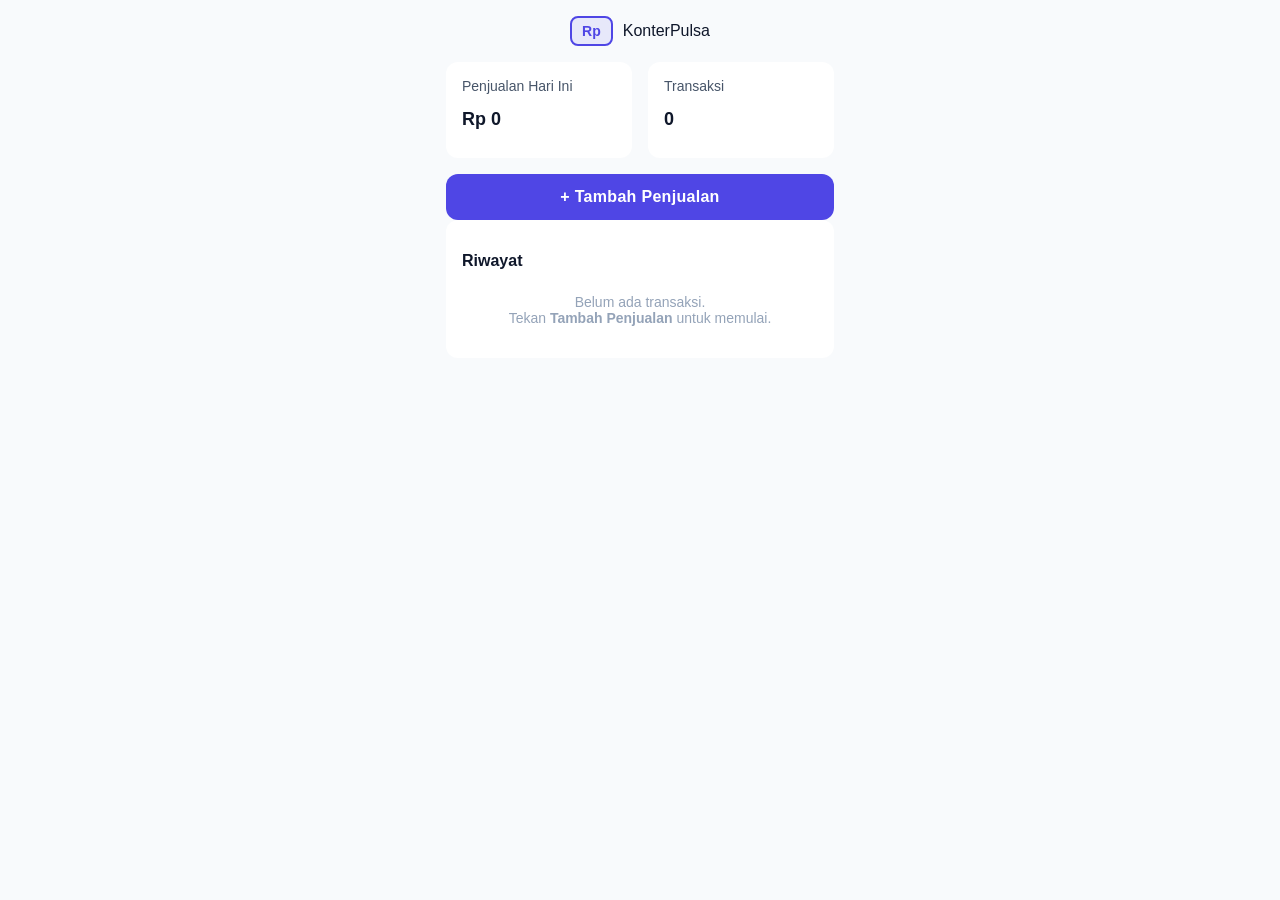
==== index.html @ 0011bdec "Add files via upload" ====
<!DOCTYPE html>
<html lang="id">
  <head>
    <meta charset="UTF-8" />
    <title>Konter Pulsa</title>
    <meta name="viewport" content="width=device-width, initial-scale=1.0" />
    <link rel="stylesheet" href="style.css" />
  </head>
  <body>
    <div class="app">
      <!-- HEADER -->
      <header class="header">
        <div class="logo">
          <span class="logo-badge">Rp</span>
          <span class="logo-text">KonterPulsa</span>
        </div>
      </header>

      <!-- DASHBOARD -->
      <section class="dashboard">
        <div class="summary">
          <div class="card">
            <p>Penjualan Hari Ini</p>
            <h2 id="total">Rp 0</h2>
          </div>
          <div class="card">
            <p>Transaksi</p>
            <h2 id="count">0</h2>
          </div>
        </div>

        <button class="btn-primary" id="openForm">+ Tambah Penjualan</button>

        <div class="card">
          <h3>Riwayat</h3>
          <p class="empty-state" id="emptyHistory">
            Belum ada transaksi.<br />
            Tekan <strong>Tambah Penjualan</strong> untuk memulai.
          </p>
          <ul id="history"></ul>
        </div>
      </section>

      <!-- FORM TAMBAH PENJUALAN -->
      <section class="form hidden" id="formSection">
        <h2>Tambah Penjualan</h2>

        <label>Nominal</label>
        <input
          type="text"
          id="nominal"
          placeholder="Rp 0"
          inputmode="numeric"
        />
        <small id="nominalPreview"></small>

        <label>Provider</label>
        <select id="provider">
          <option>Telkomsel</option>
          <option>XL</option>
          <option>Axis</option>
          <option>Indosat</option>
        </select>

        <div class="form-actions">
          <button class="btn-secondary" id="cancelBtn">Batal</button>
          <button class="btn-primary" id="saveBtn">Simpan</button>
        </div>
      </section>
    </div>

    <script src="script.js"></script>
  </body>
</html>
---- style.css ----
:root {
  --primary: #4f46e5;
  --bg: #f8fafc;
  --card: #ffffff;
  --text: #0f172a;

  --radius: 12px;
  --space: 16px;
}

/* RESET */
* {
  box-sizing: border-box;
  font-family: Arial, sans-serif;
}

body {
  margin: 0;
  background: var(--bg);
  color: var(--text);
}

.app {
  max-width: 420px;
  margin: auto;
  padding: var(--space);
}

/* TYPOGRAPHY */
h1 {
  font-size: 22px;
  font-weight: 700;
  margin: 0;
}

h2 {
  font-size: 18px;
  font-weight: 600;
  margin-bottom: 12px;
}

h3 {
  font-size: 16px;
  font-weight: 600;
  margin-bottom: 8px;
}

p {
  margin: 0;
  font-size: 14px;
  color: #475569;
}

label {
  font-size: 14px;
  font-weight: 500;
  display: block;
  margin-bottom: 6px;
}

small {
  font-size: 12px;
  color: #64748b;
  display: block;
  margin-bottom: var(--space);
}

/* HEADER */
.header {
  text-align: center;
  margin-bottom: var(--space);
}

.logo-badge {
  color: var(--primary);
  font-weight: 700;
  font-size: 14px;

  padding: 6px 10px;
  border: 2px solid var(--primary);
  border-radius: 8px;

  background-color: color-mix(in srgb, var(--primary) 10%, transparent);

  line-height: 1;
}

.logo {
  display: flex;
  align-items: center;
  justify-content: center;
  gap: 10px;
}

/* DASHBOARD */
.summary {
  display: flex;
  gap: var(--space);
}

.card {
  background: var(--card);
  padding: var(--space);
  border-radius: var(--radius);
  margin-bottom: var(--space);
  flex: 1;
}

.empty-state {
  font-size: 14px;
  color: #94a3b8;
  text-align: center;
  padding: 16px 0;
}

/* BUTTON */
.btn-primary {
  width: 100%;
  padding: 14px;
  background: var(--primary);
  color: white;
  border: none;
  border-radius: var(--radius);
  font-size: 16px;
  font-weight: 600;
  letter-spacing: 0.3px;
  cursor: pointer;
}

.btn-secondary {
  width: 100%;
  padding: 14px;
  background: transparent;
  color: #475569;
  border: 1px solid #cbd5e1;
  border-radius: var(--radius);
  font-size: 14px;
  font-weight: 500;
  cursor: pointer;
}

/* FORM */
input,
select {
  width: 100%;
  padding: 12px;
  margin-bottom: var(--space);
  border-radius: var(--radius);
  border: 1px solid #cbd5e1;
  font-size: 15px;
}

input::placeholder {
  color: #94a3b8;
}

/* FORM ACTIONS */
.form-actions {
  display: flex;
  gap: 12px;
  margin-top: var(--space);
}

.form-actions button {
  flex: 1;
}

/* UTIL */
.hidden {
  display: none;
}

ul {
  padding-left: 16px;
  margin: 0;
}
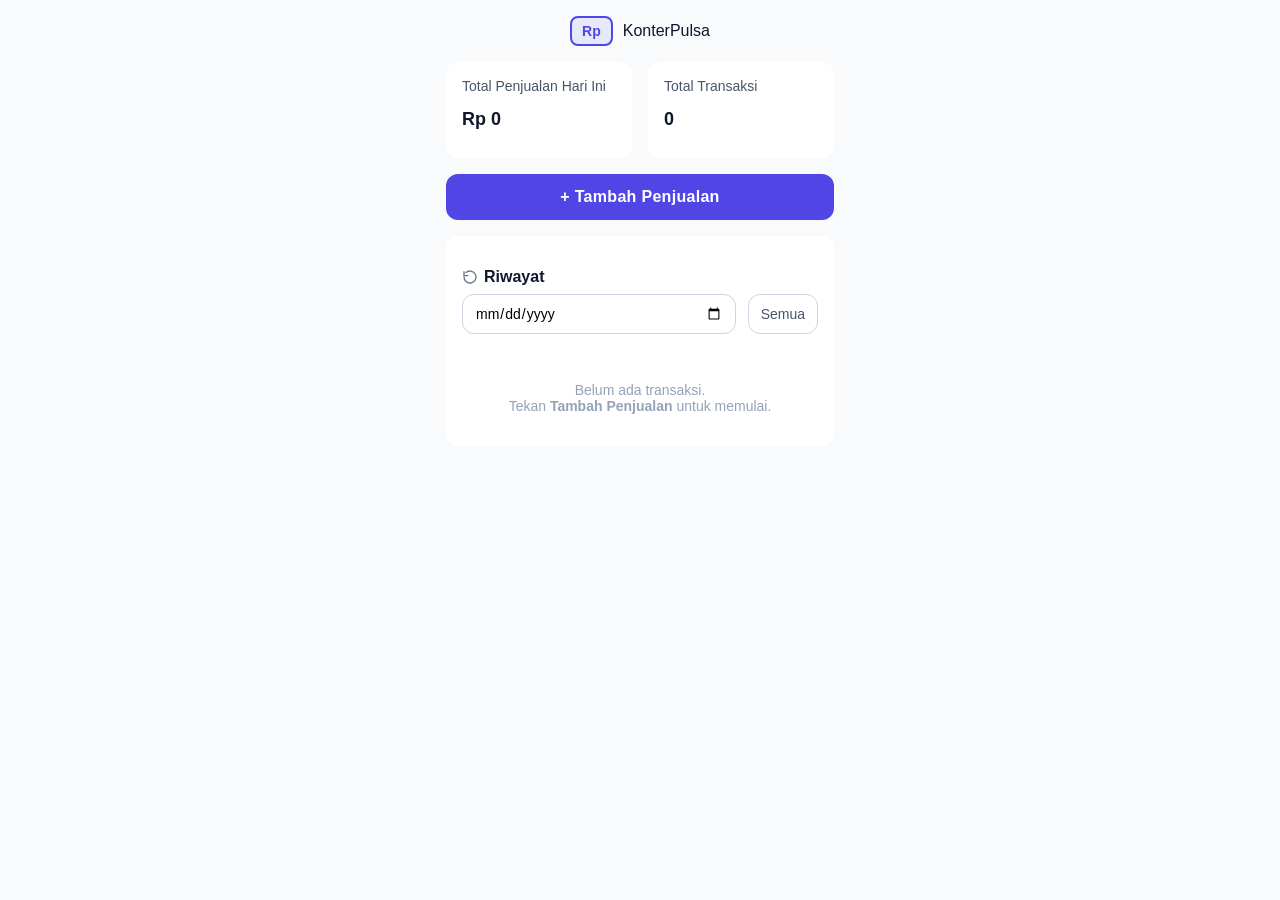
==== commit 4fe8a994: "Fitur: Filter harian dan implementasi UI maupun UX" ====
--- a/index.html
+++ b/index.html
@@ -15,24 +15,42 @@
           <span class="logo-text">KonterPulsa</span>
         </div>
       </header>
-
       <!-- DASHBOARD -->
       <section class="dashboard">
         <div class="summary">
           <div class="card">
-            <p>Penjualan Hari Ini</p>
+            <p>Total Penjualan Hari Ini</p>
             <h2 id="total">Rp 0</h2>
           </div>
           <div class="card">
-            <p>Transaksi</p>
+            <p>Total Transaksi</p>
             <h2 id="count">0</h2>
           </div>
         </div>
-
         <button class="btn-primary" id="openForm">+ Tambah Penjualan</button>
-
         <div class="card">
-          <h3>Riwayat</h3>
+          <h3 class="history-title">
+            <span class="history-icon">
+              <svg
+                viewBox="0 0 24 24"
+                width="16"
+                height="16"
+                fill="none"
+                stroke="currentColor"
+                stroke-width="2"
+                stroke-linecap="round"
+                stroke-linejoin="round"
+              >
+                <path d="M3 12a9 9 0 1 0 3-6.7"></path>
+                <polyline points="3 4 3 10 9 10"></polyline>
+              </svg>
+            </span>
+            Riwayat
+          </h3>
+          <div class="history-filter">
+            <input type="date" id="filterDate" />
+            <button class="btn-secondary" id="resetFilter">Semua</button>
+          </div>
           <p class="empty-state" id="emptyHistory">
             Belum ada transaksi.<br />
             Tekan <strong>Tambah Penjualan</strong> untuk memulai.
@@ -40,11 +58,9 @@
           <ul id="history"></ul>
         </div>
       </section>
-
       <!-- FORM TAMBAH PENJUALAN -->
       <section class="form hidden" id="formSection">
         <h2>Tambah Penjualan</h2>
-
         <label>Nominal</label>
         <input
           type="text"
@@ -52,23 +68,19 @@
           placeholder="Rp 0"
           inputmode="numeric"
         />
-        <small id="nominalPreview"></small>
-
-        <label>Provider</label>
+        <small id="nominalPreview"></small> <label>Provider</label>
         <select id="provider">
           <option>Telkomsel</option>
           <option>XL</option>
           <option>Axis</option>
           <option>Indosat</option>
         </select>
-
         <div class="form-actions">
           <button class="btn-secondary" id="cancelBtn">Batal</button>
           <button class="btn-primary" id="saveBtn">Simpan</button>
         </div>
       </section>
     </div>
-
     <script src="script.js"></script>
   </body>
 </html>
--- a/style.css
+++ b/style.css
@@ -1,3 +1,6 @@
+/* ========================= */
+/* ROOT VARIABLES */
+/* ========================= */
 :root {
   --primary: #4f46e5;
   --bg: #f8fafc;
@@ -8,7 +11,9 @@
   --space: 16px;
 }
 
-/* RESET */
+/* ========================= */
+/* RESET & BASE */
+/* ========================= */
 * {
   box-sizing: border-box;
   font-family: Arial, sans-serif;
@@ -20,13 +25,18 @@
   color: var(--text);
 }
 
+/* ========================= */
+/* LAYOUT */
+/* ========================= */
 .app {
   max-width: 420px;
   margin: auto;
   padding: var(--space);
 }
 
+/* ========================= */
 /* TYPOGRAPHY */
+/* ========================= */
 h1 {
   font-size: 22px;
   font-weight: 700;
@@ -52,109 +62,125 @@
 }
 
 label {
-  font-size: 14px;
-  font-weight: 500;
   display: block;
   margin-bottom: 6px;
+  font-size: 14px;
+  font-weight: 500;
 }
 
 small {
+  display: block;
+  margin-bottom: var(--space);
   font-size: 12px;
   color: #64748b;
-  display: block;
-  margin-bottom: var(--space);
-}
-
+}
+
+/* ========================= */
 /* HEADER */
+/* ========================= */
 .header {
   text-align: center;
   margin-bottom: var(--space);
 }
 
+.logo {
+  display: flex;
+  align-items: center;
+  justify-content: center;
+  gap: 10px;
+}
+
 .logo-badge {
+  padding: 6px 10px;
+  font-size: 14px;
+  font-weight: 700;
+  line-height: 1;
+
   color: var(--primary);
-  font-weight: 700;
-  font-size: 14px;
-
-  padding: 6px 10px;
   border: 2px solid var(--primary);
   border-radius: 8px;
-
-  background-color: color-mix(in srgb, var(--primary) 10%, transparent);
-
-  line-height: 1;
-}
-
-.logo {
-  display: flex;
-  align-items: center;
-  justify-content: center;
-  gap: 10px;
-}
-
-/* DASHBOARD */
+  background: color-mix(in srgb, var(--primary) 10%, transparent);
+}
+
+/* ========================= */
+/* DASHBOARD / CARD */
+/* ========================= */
 .summary {
   display: flex;
   gap: var(--space);
 }
 
 .card {
+  flex: 1;
+  margin-bottom: var(--space);
+  padding: var(--space);
+
   background: var(--card);
-  padding: var(--space);
-  border-radius: var(--radius);
-  margin-bottom: var(--space);
-  flex: 1;
+  border-radius: var(--radius);
 }
 
 .empty-state {
+  padding: 16px 0;
+  text-align: center;
   font-size: 14px;
   color: #94a3b8;
-  text-align: center;
-  padding: 16px 0;
-}
-
-/* BUTTON */
-.btn-primary {
-  width: 100%;
-  padding: 14px;
-  background: var(--primary);
-  color: white;
-  border: none;
-  border-radius: var(--radius);
-  font-size: 16px;
-  font-weight: 600;
-  letter-spacing: 0.3px;
+}
+
+/* ========================= */
+/* BUTTONS */
+/* ========================= */
+button {
   cursor: pointer;
 }
 
+.btn-primary,
 .btn-secondary {
   width: 100%;
   padding: 14px;
+  border-radius: var(--radius);
+}
+
+.btn-primary {
+  background: var(--primary);
+  border: none;
+  color: #fff;
+
+  font-size: 16px;
+  font-weight: 600;
+  letter-spacing: 0.3px;
+}
+
+.btn-secondary {
   background: transparent;
+  border: 1px solid #cbd5e1;
   color: #475569;
-  border: 1px solid #cbd5e1;
-  border-radius: var(--radius);
+
   font-size: 14px;
   font-weight: 500;
-  cursor: pointer;
-}
-
+}
+
+#openForm {
+  margin-bottom: var(--space);
+}
+
+/* ========================= */
 /* FORM */
+/* ========================= */
 input,
 select {
   width: 100%;
   padding: 12px;
   margin-bottom: var(--space);
-  border-radius: var(--radius);
+
+  font-size: 15px;
   border: 1px solid #cbd5e1;
-  font-size: 15px;
+  border-radius: var(--radius);
 }
 
 input::placeholder {
   color: #94a3b8;
 }
 
-/* FORM ACTIONS */
 .form-actions {
   display: flex;
   gap: 12px;
@@ -165,12 +191,102 @@
   flex: 1;
 }
 
-/* UTIL */
+/* ========================= */
+/* HISTORY FILTER */
+/* ========================= */
+.history-filter {
+  display: flex;
+  gap: 12px;
+  margin-bottom: var(--space);
+}
+
+.history-filter input,
+.history-filter button {
+  height: 40px;
+  padding: 0 12px;
+  font-size: 14px;
+}
+
+.history-filter button {
+  width: auto;
+  white-space: nowrap;
+}
+
+/* ========================= */
+/* TRANSACTION LIST */
+/* ========================= */
+.history-title {
+  display: flex;
+  align-items: center;
+  gap: 6px;
+}
+
+.history-icon {
+  display: flex;
+  color: #64748b;
+}
+
+#history {
+  list-style: none;
+  padding: 0;
+  margin: 0;
+}
+
+#history li {
+  display: flex;
+  flex-direction: column;
+  gap: 4px;
+
+  padding: 14px;
+  margin-bottom: 12px;
+
+  background: var(--card);
+  border: 1px solid #e2e8f0;
+  border-radius: var(--radius);
+}
+
+/* ========================= */
+/* TRANSACTION ITEM */
+/* ========================= */
+.transaction-provider {
+  display: flex;
+  align-items: center;
+  gap: 6px;
+
+  font-size: 14px;
+  font-weight: 600;
+  color: #334155;
+}
+
+.provider-icon {
+  display: flex;
+  align-items: center;
+  color: #64748b;
+}
+
+.transaction-amount {
+  font-size: 20px;
+  font-weight: 700;
+  line-height: 1.2;
+  color: var(--primary);
+}
+
+.transaction-date {
+  display: flex;
+  align-items: center;
+  gap: 4px;
+
+  font-size: 12px;
+  color: #64748b;
+}
+
+.date-icon {
+  display: flex;
+}
+
+/* ========================= */
+/* UTILITIES */
+/* ========================= */
 .hidden {
   display: none;
 }
-
-ul {
-  padding-left: 16px;
-  margin: 0;
-}
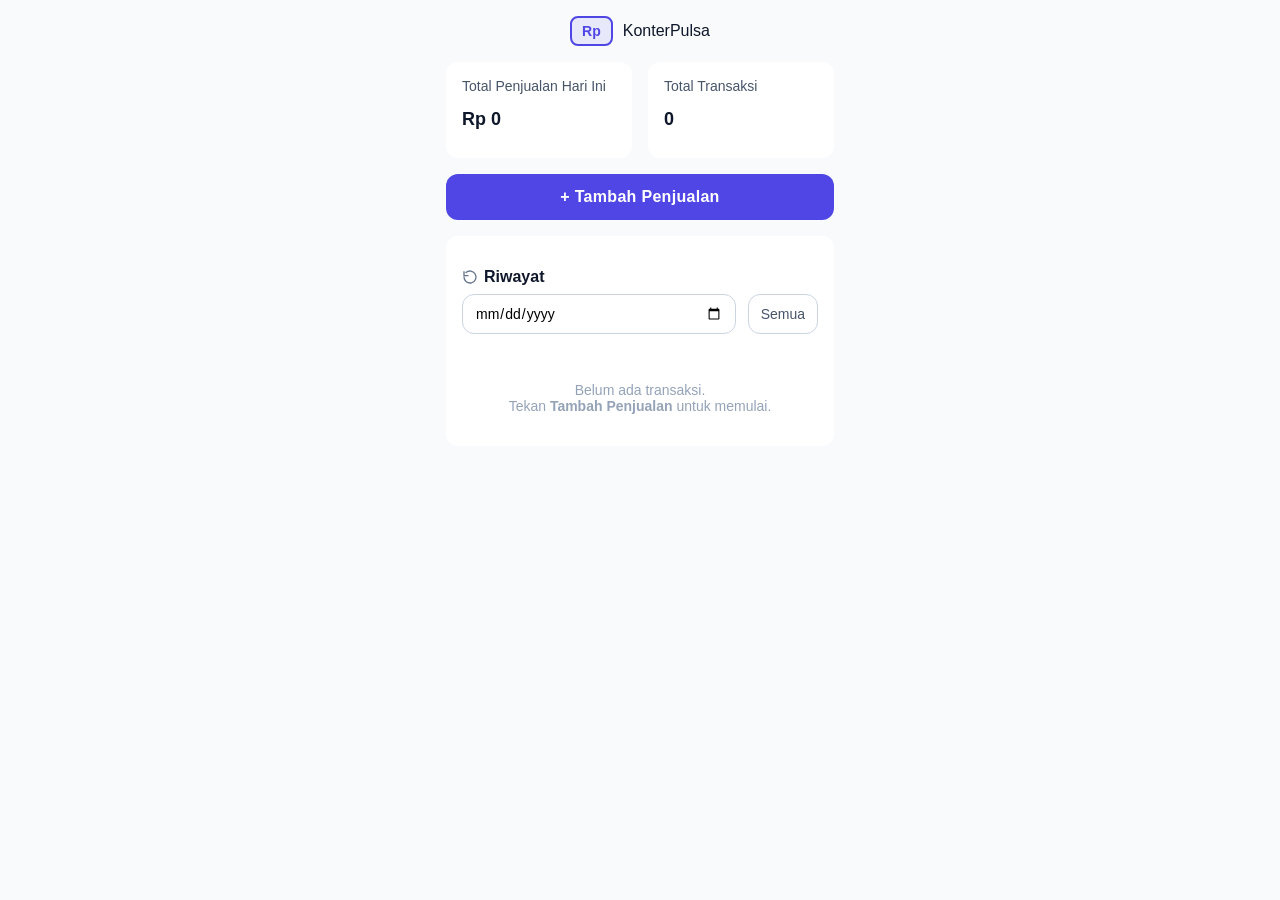
==== commit 7b129f54: "Nambahin Perintilan dikit" ====
--- a/index.html
+++ b/index.html
@@ -3,7 +3,18 @@
   <head>
     <meta charset="UTF-8" />
     <title>Konter Pulsa</title>
+    <meta name="description" content="Deskripsi singkat website" />
     <meta name="viewport" content="width=device-width, initial-scale=1.0" />
+
+    <!-- SEO dasar -->
+    <meta name="robots" content="index, follow" />
+
+    <!-- Social preview -->
+    <meta property="og:title" content="Nama Website" />
+    <meta property="og:description" content="Deskripsi website" />
+    <meta property="og:type" content="website" />
+
+    <link rel="icon" href="/favicon.ico" />
     <link rel="stylesheet" href="style.css" />
   </head>
   <body>
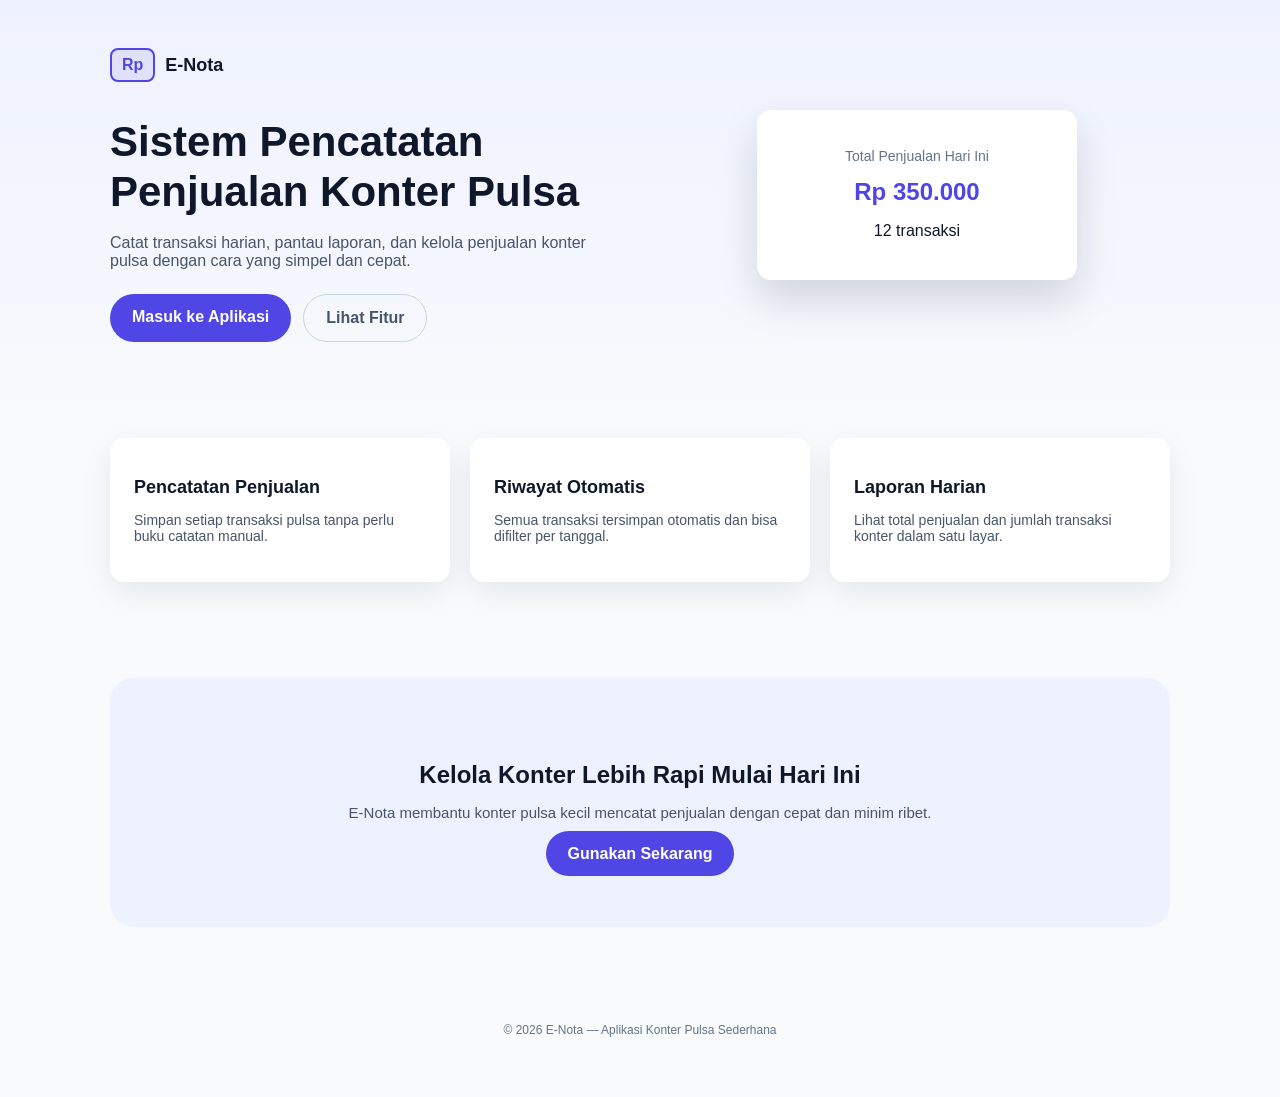
==== commit bde7d930: "Refactor structure and add landing page" ====
--- a/index.html
+++ b/index.html
@@ -2,96 +2,93 @@
 <html lang="id">
   <head>
     <meta charset="UTF-8" />
-    <title>Konter Pulsa</title>
-    <meta name="description" content="Deskripsi singkat website" />
+    <title>E-Nota – Aplikasi Pencatatan Penjualan Konter Pulsa</title>
+    <meta
+      name="description"
+      content="E-Nota adalah aplikasi pencatatan penjualan pulsa untuk konter kecil. Catat transaksi, pantau laporan harian, dan kelola penjualan dengan mudah."
+    />
     <meta name="viewport" content="width=device-width, initial-scale=1.0" />
-
-    <!-- SEO dasar -->
     <meta name="robots" content="index, follow" />
 
-    <!-- Social preview -->
-    <meta property="og:title" content="Nama Website" />
-    <meta property="og:description" content="Deskripsi website" />
+    <!-- Social Preview -->
+    <meta property="og:title" content="E-Nota – Konter Pulsa" />
+    <meta
+      property="og:description"
+      content="Aplikasi sederhana untuk mencatat penjualan dan laporan konter pulsa."
+    />
     <meta property="og:type" content="website" />
 
     <link rel="icon" href="/favicon.ico" />
-    <link rel="stylesheet" href="style.css" />
+    <link rel="stylesheet" href="css/landing.css" />
   </head>
+
   <body>
-    <div class="app">
-      <!-- HEADER -->
-      <header class="header">
-        <div class="logo">
-          <span class="logo-badge">Rp</span>
-          <span class="logo-text">KonterPulsa</span>
-        </div>
-      </header>
-      <!-- DASHBOARD -->
-      <section class="dashboard">
-        <div class="summary">
-          <div class="card">
-            <p>Total Penjualan Hari Ini</p>
-            <h2 id="total">Rp 0</h2>
+    <main class="container">
+      <section class="hero">
+        <div class="hero-content">
+          <div class="logo">
+            <span class="logo-badge">Rp</span>
+            <span class="logo-text">E-Nota</span>
           </div>
-          <div class="card">
-            <p>Total Transaksi</p>
-            <h2 id="count">0</h2>
+
+          <h1>Sistem Pencatatan Penjualan Konter Pulsa</h1>
+          <p class="subtitle">
+            Catat transaksi harian, pantau laporan, dan kelola penjualan konter
+            pulsa dengan cara yang simpel dan cepat.
+          </p>
+
+          <div class="hero-actions">
+            <a href="app.html" class="btn-primary">Masuk ke Aplikasi</a>
+            <a href="#fitur" class="btn-secondary">Lihat Fitur</a>
           </div>
         </div>
-        <button class="btn-primary" id="openForm">+ Tambah Penjualan</button>
-        <div class="card">
-          <h3 class="history-title">
-            <span class="history-icon">
-              <svg
-                viewBox="0 0 24 24"
-                width="16"
-                height="16"
-                fill="none"
-                stroke="currentColor"
-                stroke-width="2"
-                stroke-linecap="round"
-                stroke-linejoin="round"
-              >
-                <path d="M3 12a9 9 0 1 0 3-6.7"></path>
-                <polyline points="3 4 3 10 9 10"></polyline>
-              </svg>
-            </span>
-            Riwayat
-          </h3>
-          <div class="history-filter">
-            <input type="date" id="filterDate" />
-            <button class="btn-secondary" id="resetFilter">Semua</button>
+
+        <div class="hero-mockup">
+          <div class="mockup-card">
+            <p class="mockup-title">Total Penjualan Hari Ini</p>
+            <h2>Rp 350.000</h2>
+            <p class="mockup-sub">12 transaksi</p>
           </div>
-          <p class="empty-state" id="emptyHistory">
-            Belum ada transaksi.<br />
-            Tekan <strong>Tambah Penjualan</strong> untuk memulai.
-          </p>
-          <ul id="history"></ul>
         </div>
       </section>
-      <!-- FORM TAMBAH PENJUALAN -->
-      <section class="form hidden" id="formSection">
-        <h2>Tambah Penjualan</h2>
-        <label>Nominal</label>
-        <input
-          type="text"
-          id="nominal"
-          placeholder="Rp 0"
-          inputmode="numeric"
-        />
-        <small id="nominalPreview"></small> <label>Provider</label>
-        <select id="provider">
-          <option>Telkomsel</option>
-          <option>XL</option>
-          <option>Axis</option>
-          <option>Indosat</option>
-        </select>
-        <div class="form-actions">
-          <button class="btn-secondary" id="cancelBtn">Batal</button>
-          <button class="btn-primary" id="saveBtn">Simpan</button>
+
+      <section class="features" id="fitur">
+        <div class="card">
+          <h2>Pencatatan Penjualan</h2>
+          <p>Simpan setiap transaksi pulsa tanpa perlu buku catatan manual.</p>
+        </div>
+
+        <div class="card">
+          <h2>Riwayat Otomatis</h2>
+          <p>
+            Semua transaksi tersimpan otomatis dan bisa difilter per tanggal.
+          </p>
+        </div>
+
+        <div class="card">
+          <h2>Laporan Harian</h2>
+          <p>
+            Lihat total penjualan dan jumlah transaksi konter dalam satu layar.
+          </p>
         </div>
       </section>
-    </div>
-    <script src="script.js"></script>
+
+      <section class="cta">
+        <h2>Kelola Konter Lebih Rapi Mulai Hari Ini</h2>
+        <p>
+          E-Nota membantu konter pulsa kecil mencatat penjualan dengan cepat dan
+          minim ribet.
+        </p>
+        <a href="app.html" class="btn-primary">Gunakan Sekarang</a>
+      </section>
+
+      <footer class="footer">
+        <p>
+          © <span id="year"></span> E-Nota — Aplikasi Konter Pulsa Sederhana
+        </p>
+      </footer>
+    </main>
+
+    <script src="js/landing.js"></script>
   </body>
 </html>
--- a/css/landing.css
+++ b/css/landing.css
@@ -0,0 +1,189 @@
+:root {
+  --primary: #4f46e5;
+  --bg: #f8fafc;
+  --card: #ffffff;
+  --text: #0f172a;
+  --radius: 14px;
+}
+
+* {
+  box-sizing: border-box;
+  font-family: Arial, sans-serif;
+}
+
+body {
+  margin: 0;
+  background: linear-gradient(180deg, #eef2ff 0%, #f8fafc 40%);
+  color: var(--text);
+}
+
+.container {
+  max-width: 1100px;
+  margin: auto;
+  padding: 48px 20px;
+}
+
+/* LOGO */
+.logo {
+  display: flex;
+  align-items: center;
+  gap: 10px;
+  margin-bottom: 24px;
+}
+
+.logo-badge {
+  padding: 6px 10px;
+  font-weight: 700;
+  color: var(--primary);
+  border: 2px solid var(--primary);
+  border-radius: 8px;
+  background: color-mix(in srgb, var(--primary) 10%, transparent);
+}
+
+.logo-text {
+  font-size: 18px;
+  font-weight: 700;
+}
+
+/* HERO */
+.hero {
+  display: grid;
+  gap: 48px;
+  margin-bottom: 96px;
+}
+
+.hero-content {
+  max-width: 520px;
+}
+
+.hero h1 {
+  font-size: clamp(28px, 4vw, 42px);
+  line-height: 1.2;
+  margin-bottom: 16px;
+}
+
+.subtitle {
+  font-size: 16px;
+  color: #475569;
+  margin-bottom: 24px;
+}
+
+.hero-actions {
+  display: flex;
+  gap: 12px;
+  flex-wrap: wrap;
+}
+
+/* MOCKUP */
+.hero-mockup {
+  display: flex;
+  align-items: center;
+  justify-content: center;
+}
+
+.mockup-card {
+  width: 100%;
+  max-width: 320px;
+  background: var(--card);
+  padding: 24px;
+  border-radius: var(--radius);
+  box-shadow: 0 20px 40px rgba(15, 23, 42, 0.15);
+  text-align: center;
+}
+
+.mockup-title {
+  font-size: 14px;
+  color: #64748b;
+}
+
+.mockup-card h2 {
+  margin: 12px 0;
+  color: var(--primary);
+}
+
+/* BUTTON */
+.btn-primary,
+.btn-secondary {
+  padding: 14px 22px;
+  border-radius: 999px;
+  text-decoration: none;
+  font-weight: 600;
+}
+
+.btn-primary {
+  background: var(--primary);
+  color: #fff;
+}
+
+.btn-secondary {
+  border: 1px solid #cbd5e1;
+  color: #475569;
+}
+
+/* FEATURES */
+.features {
+  display: grid;
+  gap: 20px;
+  margin-bottom: 96px;
+}
+
+.card {
+  background: var(--card);
+  padding: 24px;
+  border-radius: var(--radius);
+  box-shadow: 0 10px 30px rgba(15, 23, 42, 0.08);
+  transition: transform 0.2s ease;
+}
+
+.card:hover {
+  transform: translateY(-4px);
+}
+
+.card h2 {
+  font-size: 18px;
+  margin-bottom: 8px;
+}
+
+.card p {
+  font-size: 14px;
+  color: #475569;
+}
+
+/* CTA */
+.cta {
+  text-align: center;
+  background: #eef2ff;
+  padding: 64px 24px;
+  border-radius: 24px;
+  margin-bottom: 96px;
+}
+
+.cta h2 {
+  font-size: 24px;
+  margin-bottom: 12px;
+}
+
+.cta p {
+  font-size: 15px;
+  color: #475569;
+  margin-bottom: 24px;
+}
+
+/* FOOTER */
+.footer {
+  text-align: center;
+  font-size: 12px;
+  color: #64748b;
+}
+
+/* RESPONSIVE DESKTOP */
+@media (min-width: 768px) {
+  .hero {
+    grid-template-columns: 1fr 1fr;
+    align-items: center;
+  }
+
+  .features {
+    grid-template-columns: repeat(3, 1fr);
+  }
+}
